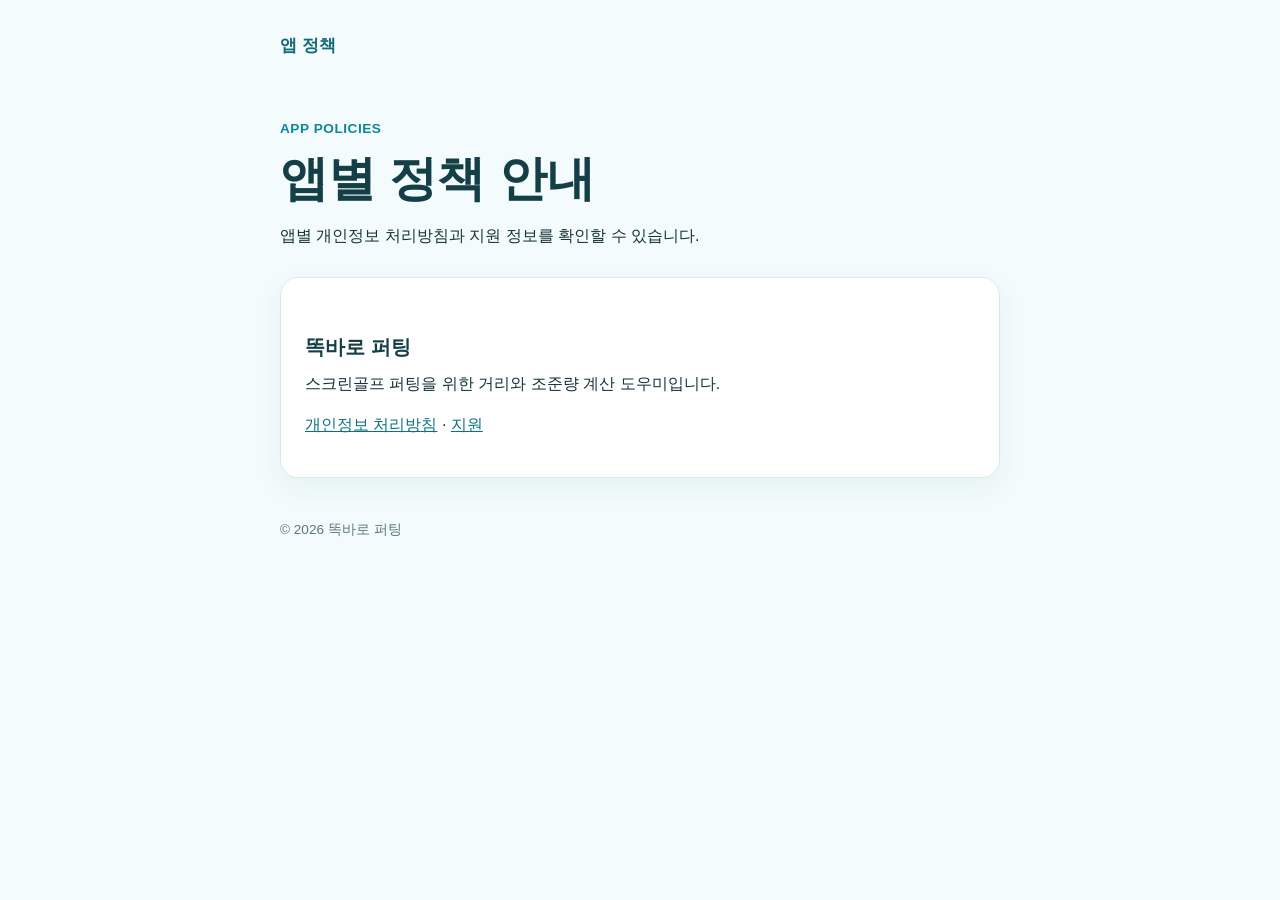
==== index.html @ eb53dbae "docs: publish app policy pages" ====
<!doctype html>
<html lang="ko">
  <head>
    <meta charset="utf-8" />
    <meta name="viewport" content="width=device-width, initial-scale=1" />
    <meta name="description" content="앱별 개인정보 처리방침과 지원 안내" />
    <title>앱 정책</title>
    <link rel="stylesheet" href="style.css" />
  </head>
  <body>
    <main>
      <header>
        <a class="brand" href="index.html">앱 정책</a>
      </header>

      <section class="hero">
        <p class="eyebrow">APP POLICIES</p>
        <h1>앱별 정책 안내</h1>
        <p>앱별 개인정보 처리방침과 지원 정보를 확인할 수 있습니다.</p>
      </section>

      <div class="cards">
        <section class="card">
          <h2>똑바로 퍼팅</h2>
          <p>스크린골프 퍼팅을 위한 거리와 조준량 계산 도우미입니다.</p>
          <p>
            <a href="apps/tokbaro/privacy.html">개인정보 처리방침</a>
            ·
            <a href="apps/tokbaro/support.html">지원</a>
          </p>
        </section>
      </div>

      <footer>© 2026 똑바로 퍼팅</footer>
    </main>
  </body>
</html>
---- style.css ----
:root {
  color-scheme: light;
  font-family: -apple-system, BlinkMacSystemFont, "Apple SD Gothic Neo",
    "Noto Sans KR", sans-serif;
  color: #17333a;
  background: #f3fbfc;
  line-height: 1.7;
}

* {
  box-sizing: border-box;
}

body {
  margin: 0;
}

main {
  width: min(760px, 100%);
  margin: 0 auto;
  padding: 32px 20px 56px;
}

header {
  display: flex;
  align-items: center;
  justify-content: space-between;
  gap: 20px;
  margin-bottom: 56px;
}

.brand {
  color: #126b77;
  font-size: 1.05rem;
  font-weight: 800;
  text-decoration: none;
}

nav {
  display: flex;
  flex-wrap: wrap;
  gap: 14px;
  font-size: 0.9rem;
}

a {
  color: #0c7180;
}

.hero {
  margin-bottom: 28px;
}

.eyebrow {
  margin: 0 0 8px;
  color: #0c8798;
  font-size: 0.85rem;
  font-weight: 700;
  letter-spacing: 0.04em;
}

h1,
h2 {
  color: #153f47;
  line-height: 1.3;
}

h1 {
  margin: 0 0 12px;
  font-size: clamp(2rem, 7vw, 3rem);
}

h2 {
  margin: 32px 0 10px;
  font-size: 1.25rem;
}

p {
  margin: 0 0 14px;
}

.muted {
  color: #60777c;
  font-size: 0.92rem;
}

.card {
  padding: 24px;
  border: 1px solid #d7ebee;
  border-radius: 18px;
  background: #ffffff;
  box-shadow: 0 10px 30px rgb(25 94 104 / 6%);
}

.cards {
  display: grid;
  gap: 16px;
}

.card-link {
  display: block;
  color: inherit;
  text-decoration: none;
}

.card-link h2 {
  margin-top: 0;
  color: #0c7180;
}

.notice {
  padding: 14px 16px;
  border-left: 4px solid #21a4b5;
  background: #edf9fa;
}

ul {
  padding-left: 1.25rem;
}

footer {
  margin-top: 40px;
  color: #60777c;
  font-size: 0.85rem;
}

@media (max-width: 560px) {
  header {
    align-items: flex-start;
    flex-direction: column;
    margin-bottom: 40px;
  }
}
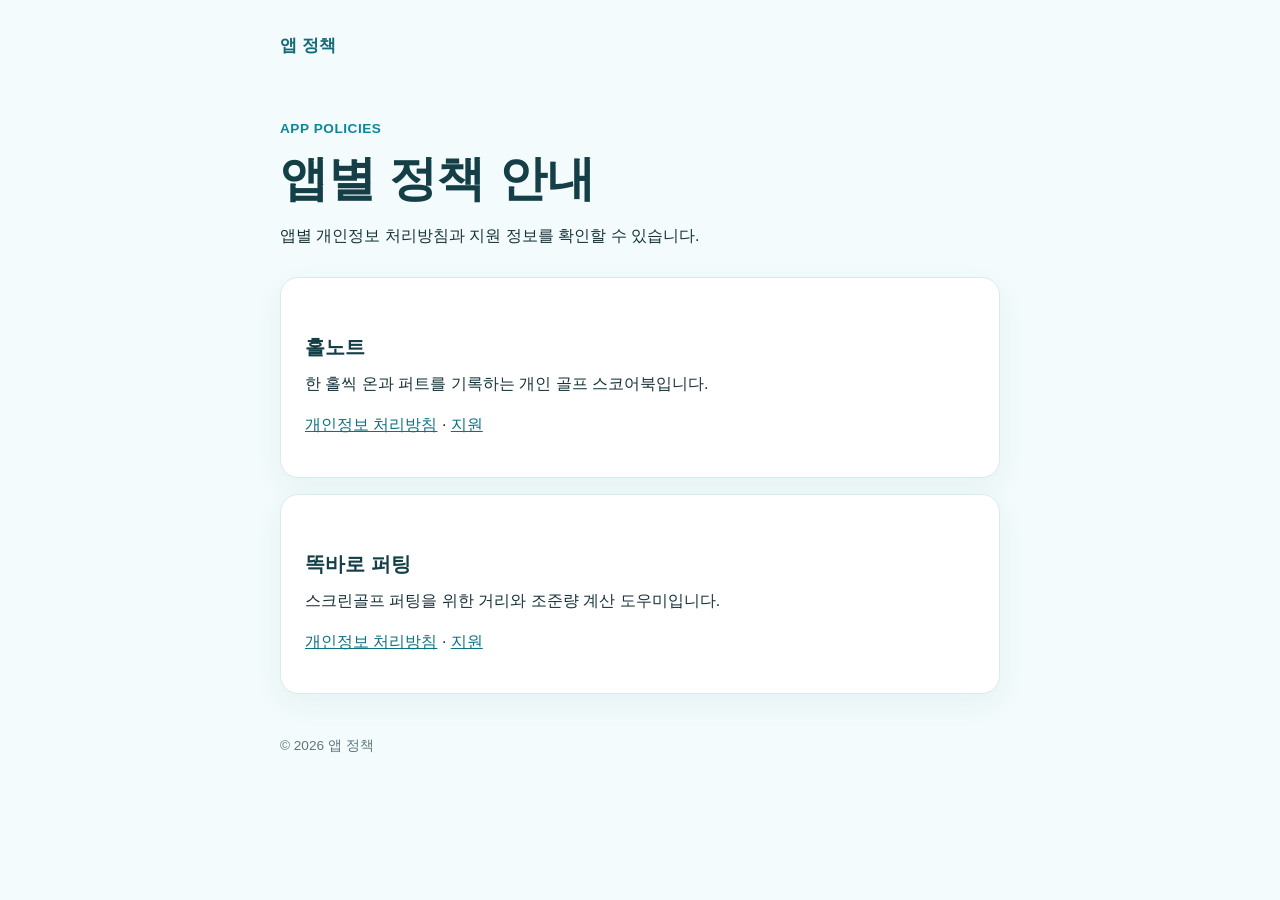
==== commit ba3166bd: "docs: publish HoleNote privacy and support pages" ====
--- a/index.html
+++ b/index.html
@@ -21,6 +21,15 @@
 
       <div class="cards">
         <section class="card">
+          <h2>홀노트</h2>
+          <p>한 홀씩 온과 퍼트를 기록하는 개인 골프 스코어북입니다.</p>
+          <p>
+            <a href="apps/holenote/privacy.html">개인정보 처리방침</a>
+            ·
+            <a href="apps/holenote/support.html">지원</a>
+          </p>
+        </section>
+        <section class="card">
           <h2>똑바로 퍼팅</h2>
           <p>스크린골프 퍼팅을 위한 거리와 조준량 계산 도우미입니다.</p>
           <p>
@@ -31,7 +40,7 @@
         </section>
       </div>
 
-      <footer>© 2026 똑바로 퍼팅</footer>
+      <footer>© 2026 앱 정책</footer>
     </main>
   </body>
 </html>
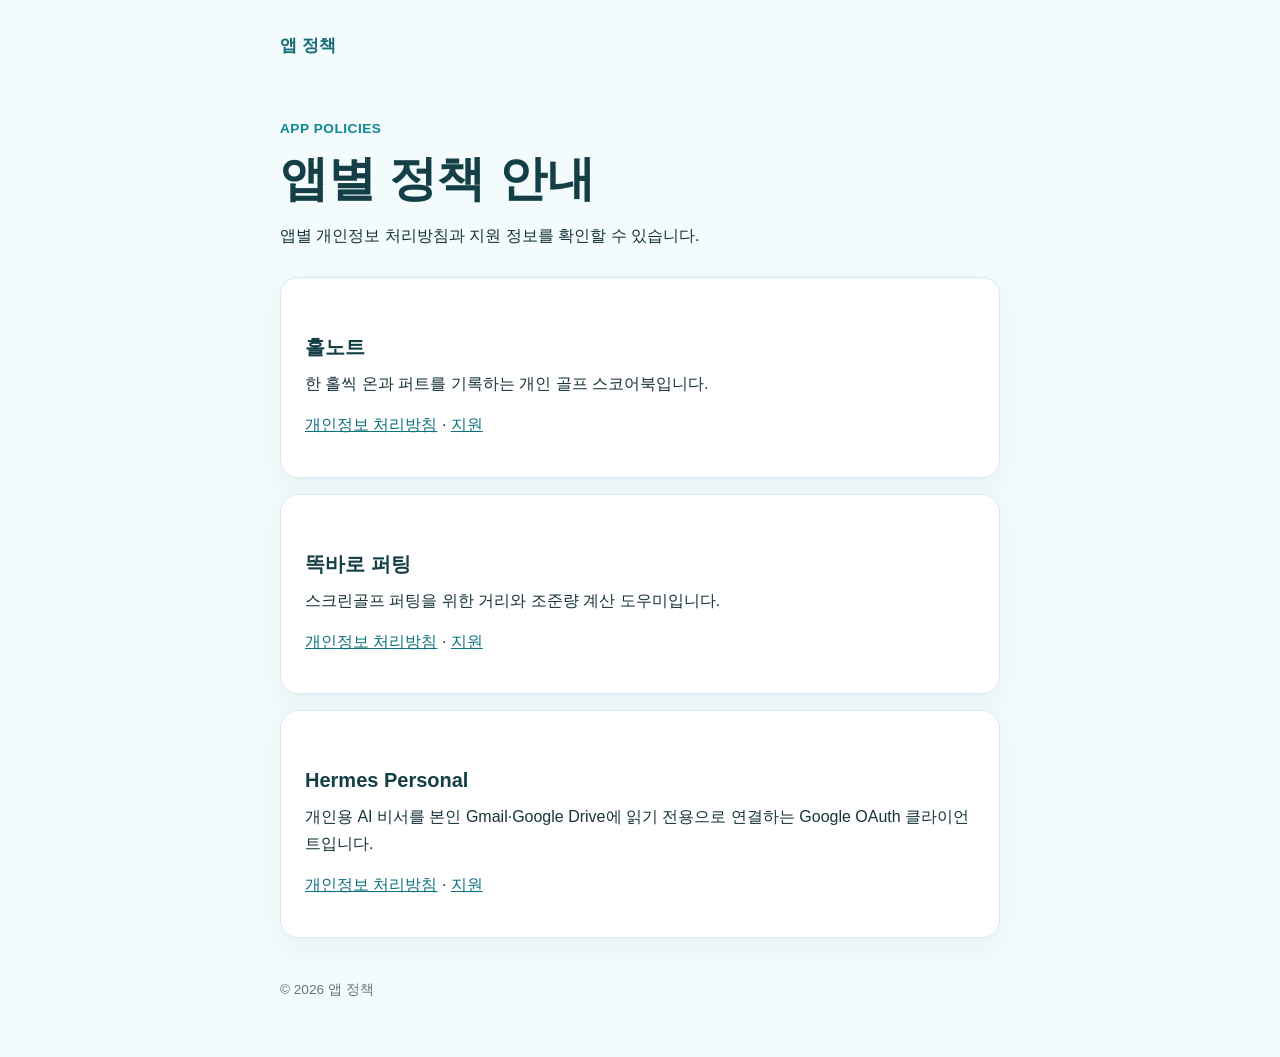
==== commit a155faeb: "docs: publish Hermes Personal privacy and support pages" ====
--- a/index.html
+++ b/index.html
@@ -38,6 +38,15 @@
             <a href="apps/tokbaro/support.html">지원</a>
           </p>
         </section>
+        <section class="card">
+          <h2>Hermes Personal</h2>
+          <p>개인용 AI 비서를 본인 Gmail·Google Drive에 읽기 전용으로 연결하는 Google OAuth 클라이언트입니다.</p>
+          <p>
+            <a href="apps/hermes-personal/privacy.html">개인정보 처리방침</a>
+            ·
+            <a href="apps/hermes-personal/support.html">지원</a>
+          </p>
+        </section>
       </div>
 
       <footer>© 2026 앱 정책</footer>
